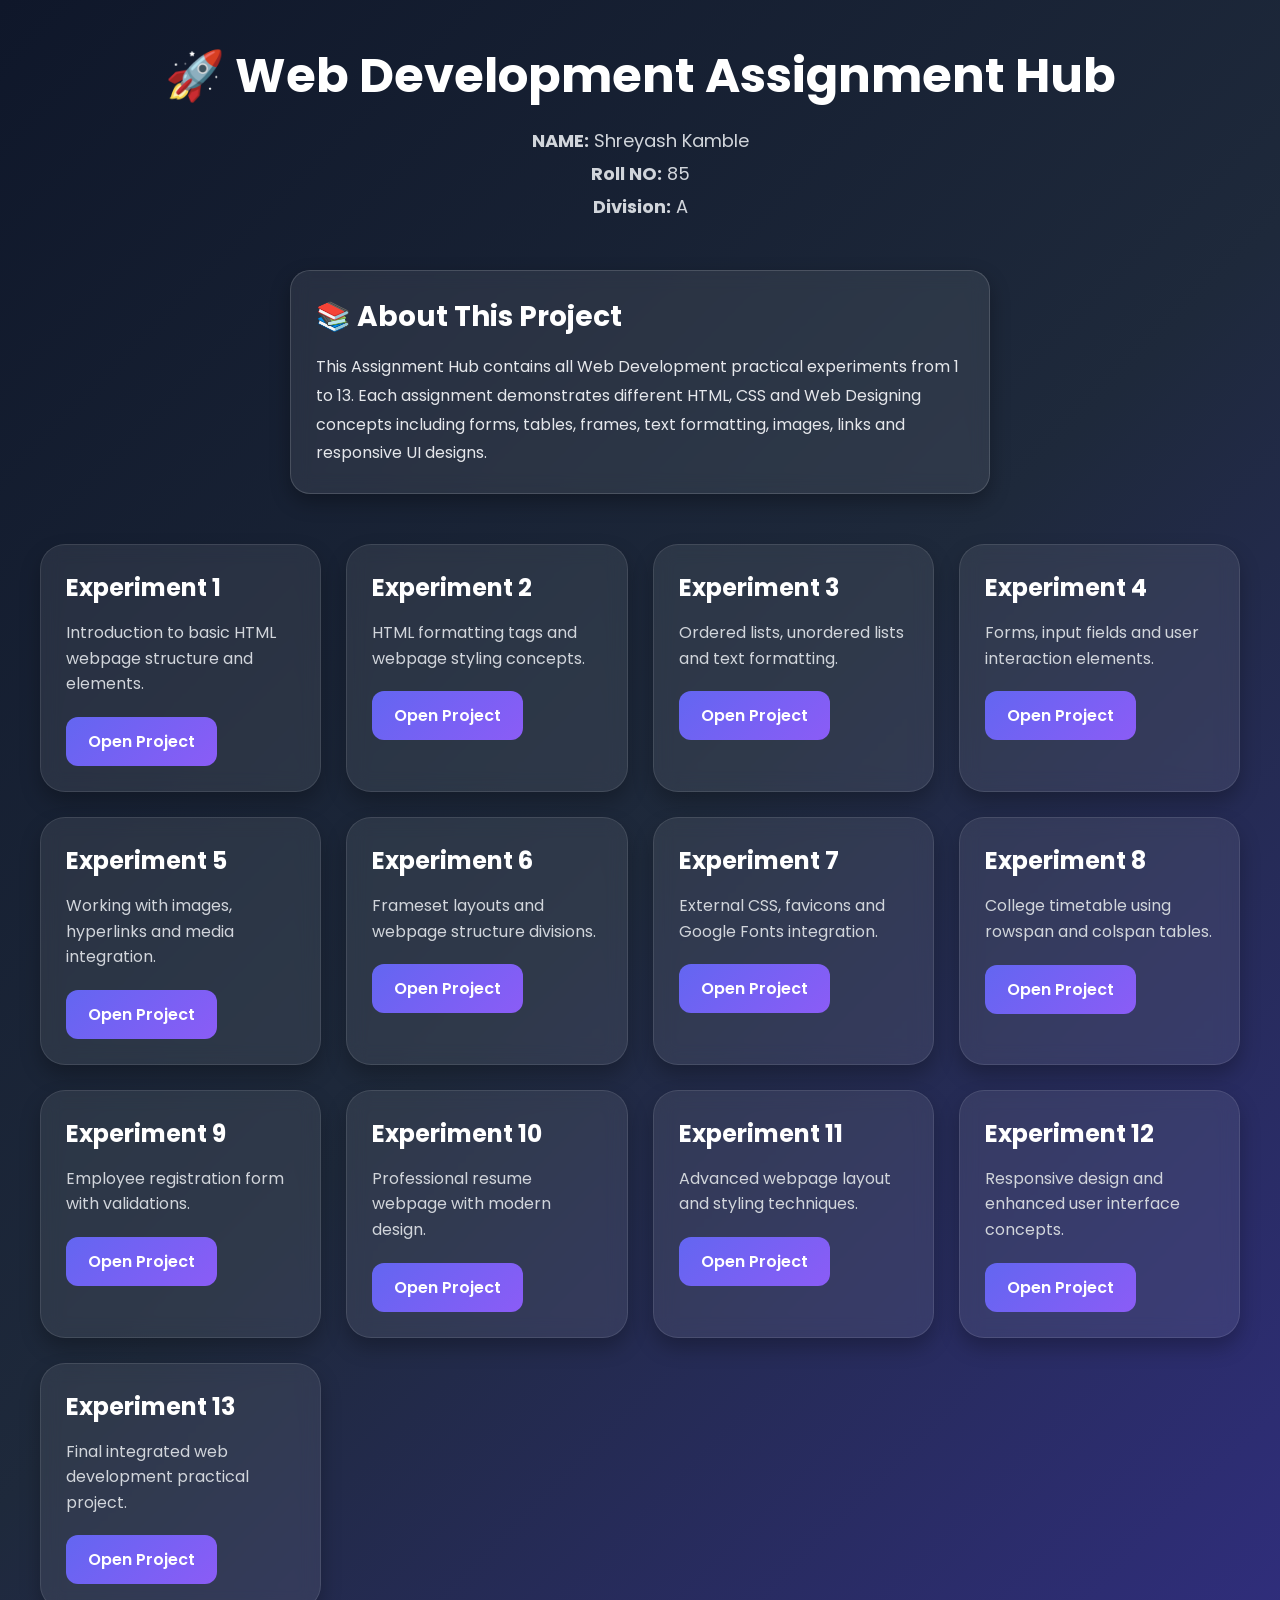
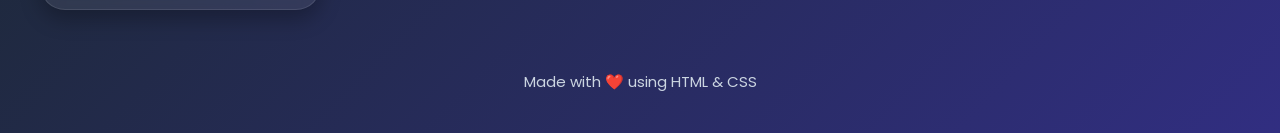
==== index.html @ 6a2da9c2 "Add files via upload" ====
<!DOCTYPE html>
<html lang="en">
<head>
<meta charset="UTF-8">
<meta name="viewport" content="width=device-width, initial-scale=1.0">

<title>Web Development Assignment Hub</title>

<link rel="preconnect" href="https://fonts.googleapis.com">
<link href="https://fonts.googleapis.com/css2?family=Poppins:wght@300;400;500;600;700&display=swap" rel="stylesheet">

<style>

*{
margin:0;
padding:0;
box-sizing:border-box;
font-family:'Poppins',sans-serif;
}

body{
background:linear-gradient(135deg,#0f172a,#1e293b,#312e81);
min-height:100vh;
padding:40px;
color:white;
}

/* HEADER */

.header{
text-align:center;
margin-bottom:50px;
animation:fadeIn 1s ease;
}

.header h1{
font-size:48px;
margin-bottom:15px;
font-weight:700;
}

.header p{
font-size:18px;
color:#d1d5db;
margin:6px 0;
}

/* INFO BOX */

.info-box{
max-width:700px;
margin:auto;
background:rgba(255,255,255,0.08);
backdrop-filter:blur(10px);
padding:25px;
border-radius:20px;
margin-bottom:50px;
border:1px solid rgba(255,255,255,0.15);
box-shadow:0 8px 20px rgba(0,0,0,0.3);
}

.info-box h2{
margin-bottom:15px;
font-size:28px;
}

.info-box p{
line-height:1.8;
color:#e5e7eb;
}

/* GRID */

.container{
display:grid;
grid-template-columns:repeat(auto-fit,minmax(280px,1fr));
gap:25px;
}

/* CARD */

.card{
background:rgba(255,255,255,0.08);
backdrop-filter:blur(10px);
padding:25px;
border-radius:25px;
transition:0.4s;
border:1px solid rgba(255,255,255,0.1);
box-shadow:0 10px 20px rgba(0,0,0,0.25);
}

.card:hover{
transform:translateY(-12px) scale(1.02);
box-shadow:0 15px 30px rgba(0,0,0,0.4);
}

.card h2{
margin-bottom:15px;
font-size:24px;
}

.card p{
color:#d1d5db;
margin-bottom:20px;
line-height:1.6;
}

/* BUTTON */

.btn{
display:inline-block;
padding:12px 22px;
background:linear-gradient(135deg,#6366f1,#8b5cf6);
color:white;
text-decoration:none;
border-radius:12px;
font-weight:600;
transition:0.3s;
}

.btn:hover{
transform:scale(1.05);
background:linear-gradient(135deg,#4f46e5,#7c3aed);
}

/* FOOTER */

.footer{
text-align:center;
margin-top:60px;
color:#cbd5e1;
font-size:15px;
}

/* ANIMATION */

@keyframes fadeIn{
from{
opacity:0;
transform:translateY(-20px);
}
to{
opacity:1;
transform:translateY(0);
}
}

</style>
</head>

<body>

<!-- HEADER -->

<div class="header">

<h1>🚀 Web Development Assignment Hub</h1>

<p><b>NAME:</b> Shreyash Kamble</p>

<p><b>Roll NO:</b> 85</p>

<p><b>Division:</b> A</p>

</div>

<!-- ABOUT -->

<div class="info-box">

<h2>📚 About This Project</h2>

<p>
This Assignment Hub contains all Web Development practical experiments from 1 to 13.
Each assignment demonstrates different HTML, CSS and Web Designing concepts including
forms, tables, frames, text formatting, images, links and responsive UI designs.
</p>

</div>

<!-- ASSIGNMENT CARDS -->

<div class="container">

<div class="card">
<h2>Experiment 1</h2>
<p>Introduction to basic HTML webpage structure and elements.</p>
<a class="btn" href="expriment1WD.html">Open Project</a>
</div>

<div class="card">
<h2>Experiment 2</h2>
<p>HTML formatting tags and webpage styling concepts.</p>
<a class="btn" href="expriment2WD.html">Open Project</a>
</div>

<div class="card">
<h2>Experiment 3</h2>
<p>Ordered lists, unordered lists and text formatting.</p>
<a class="btn" href="expriment3WD.html">Open Project</a>
</div>

<div class="card">
<h2>Experiment 4</h2>
<p>Forms, input fields and user interaction elements.</p>
<a class="btn" href="expriment4WD.html">Open Project</a>
</div>

<div class="card">
<h2>Experiment 5</h2>
<p>Working with images, hyperlinks and media integration.</p>
<a class="btn" href="expriment5wd.html">Open Project</a>
</div>

<div class="card">
<h2>Experiment 6</h2>
<p>Frameset layouts and webpage structure divisions.</p>
<a class="btn" href="expeiment6wd/index.html">Open Project</a>
</div>

<div class="card">
<h2>Experiment 7</h2>
<p>External CSS, favicons and Google Fonts integration.</p>
<a class="btn" href="expriment7wd/index.html">Open Project</a>
</div>

<div class="card">
<h2>Experiment 8</h2>
<p>College timetable using rowspan and colspan tables.</p>
<a class="btn" href="expriment8wd.html">Open Project</a>
</div>

<div class="card">
<h2>Experiment 9</h2>
<p>Employee registration form with validations.</p>
<a class="btn" href="expriment9wd.html">Open Project</a>
</div>

<div class="card">
<h2>Experiment 10</h2>
<p>Professional resume webpage with modern design.</p>
<a class="btn" href="expriment10wd.html">Open Project</a>
</div>

<div class="card">
<h2>Experiment 11</h2>
<p>Advanced webpage layout and styling techniques.</p>
<a class="btn" href="expriment11wd/employee.xml">Open Project</a>
</div>

<div class="card">
<h2>Experiment 12</h2>
<p>Responsive design and enhanced user interface concepts.</p>
<a class="btn" href="expriment12wd/cdcatlog_output.htm">Open Project</a>
</div>

<div class="card">
<h2>Experiment 13</h2>
<p>Final integrated web development practical project.</p>
<a class="btn" href="expriment13wd/students_output.htm">Open Project</a>
</div>

</div>

<!-- FOOTER -->

<div class="footer">

<p>Made with ❤️ using HTML & CSS</p>

</div>

</body>
</html>
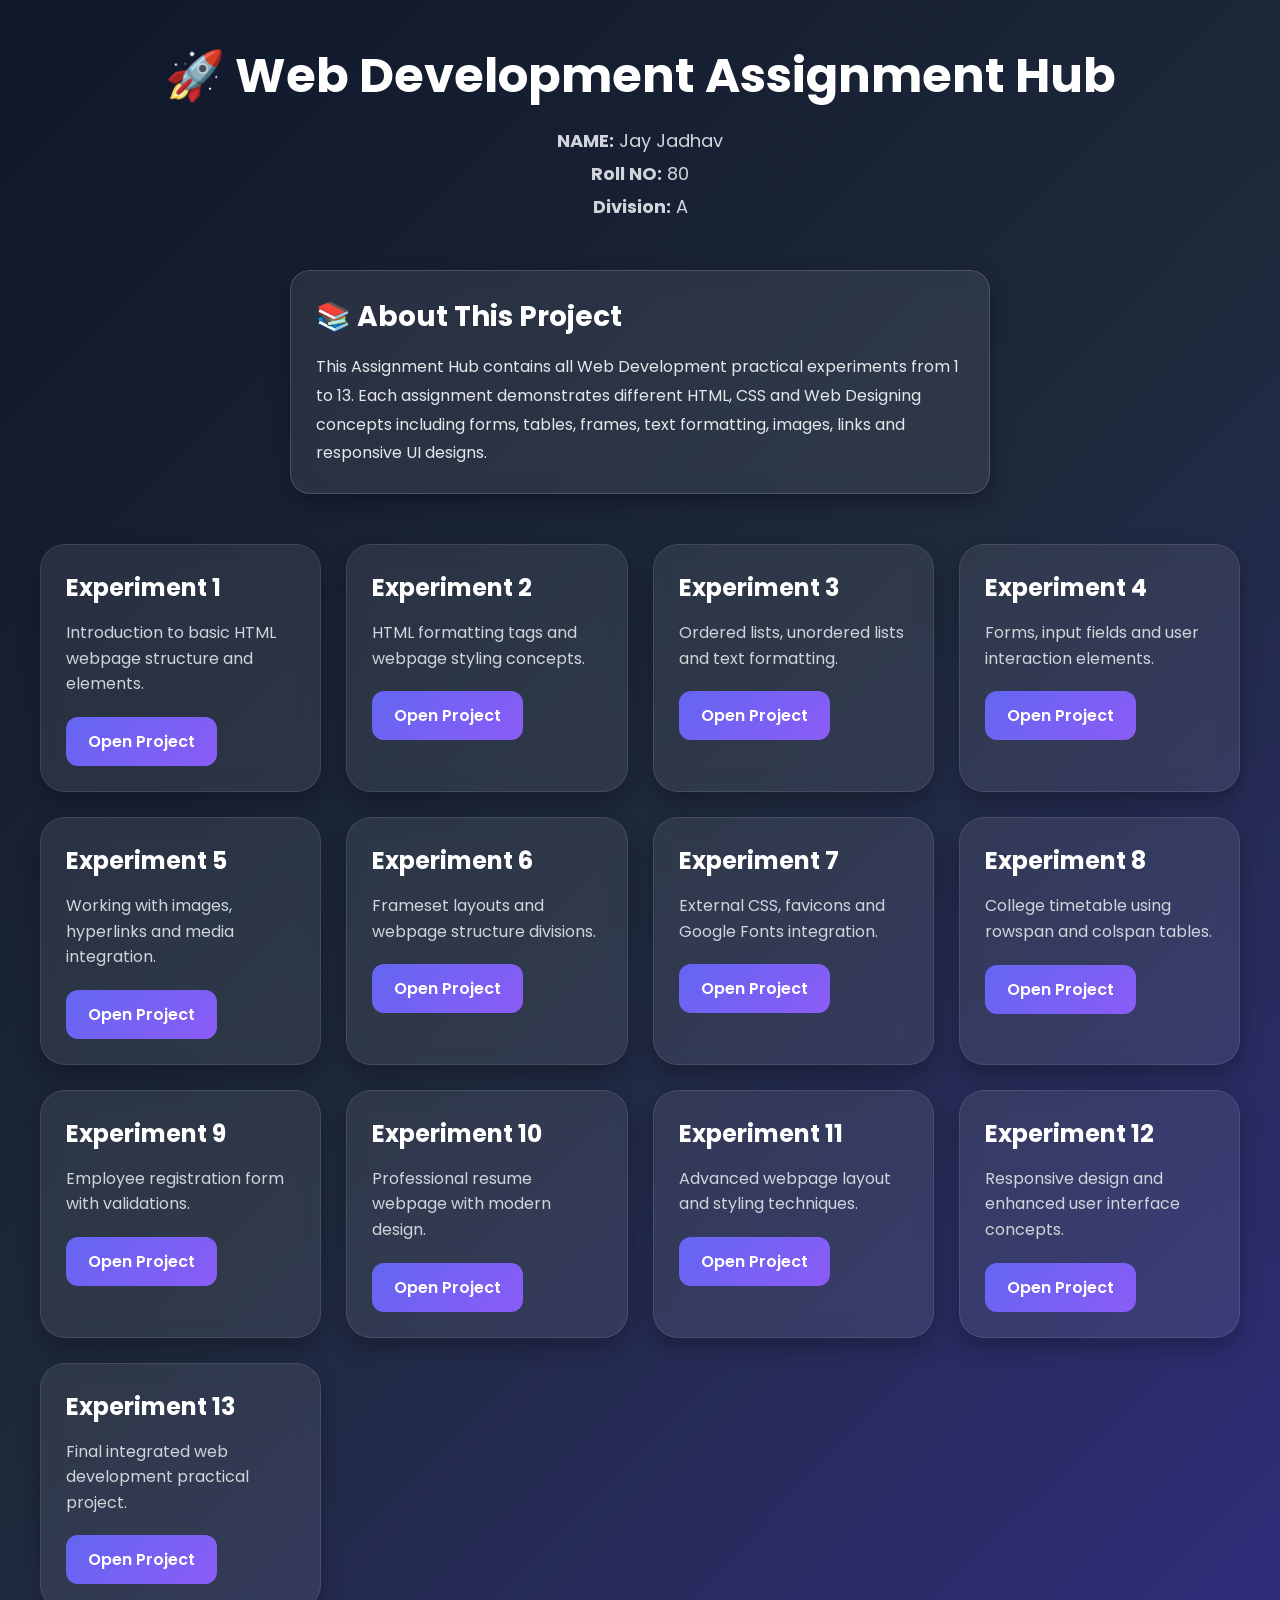
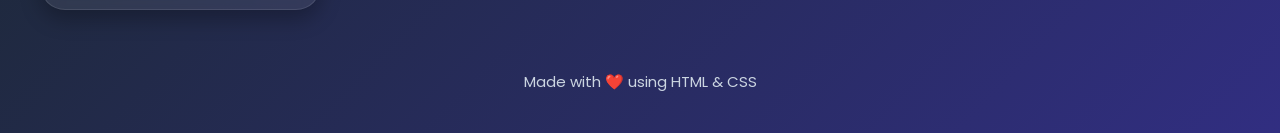
==== commit 9c0f71c3: "Update index.html" ====
--- a/index.html
+++ b/index.html
@@ -156,9 +156,9 @@
 
 <h1>🚀 Web Development Assignment Hub</h1>
 
-<p><b>NAME:</b> Shreyash Kamble</p>
-
-<p><b>Roll NO:</b> 85</p>
+<p><b>NAME:</b> Jay Jadhav</p>
+
+<p><b>Roll NO:</b> 80</p>
 
 <p><b>Division:</b> A</p>
 
